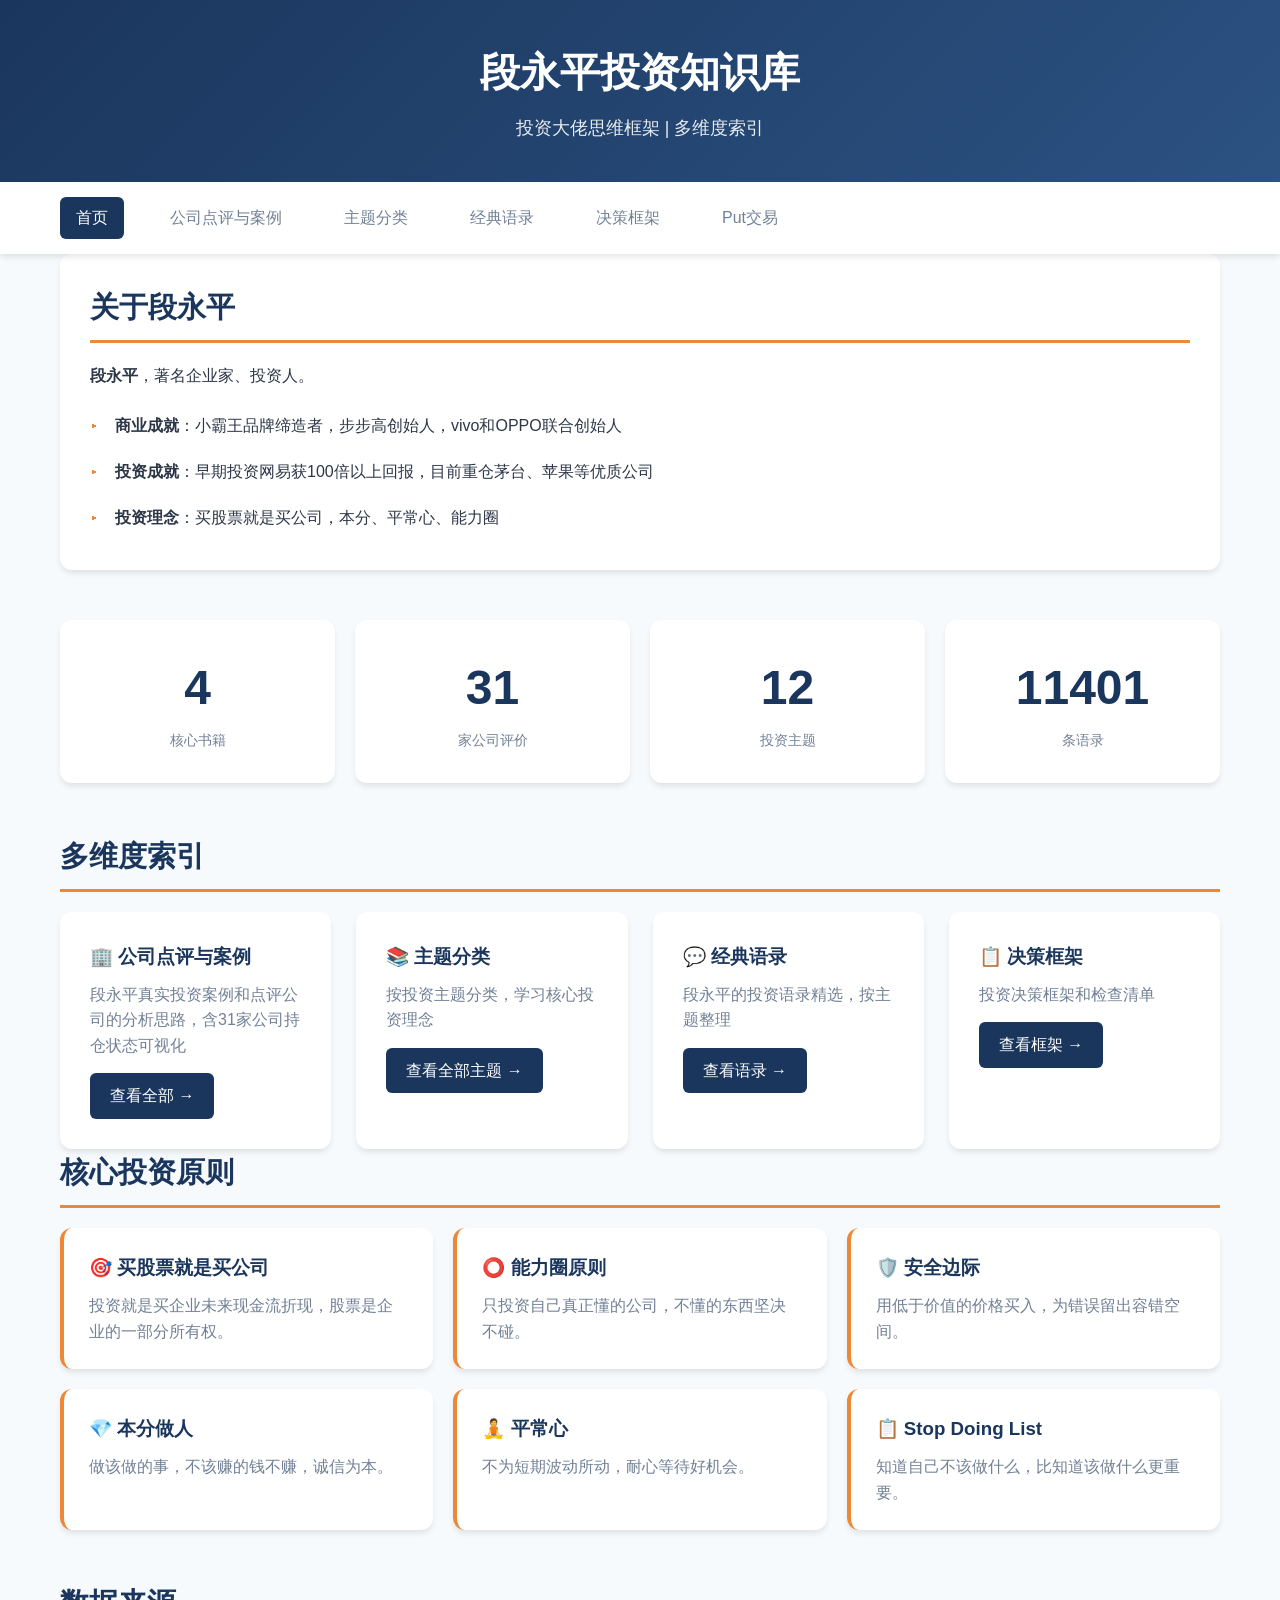
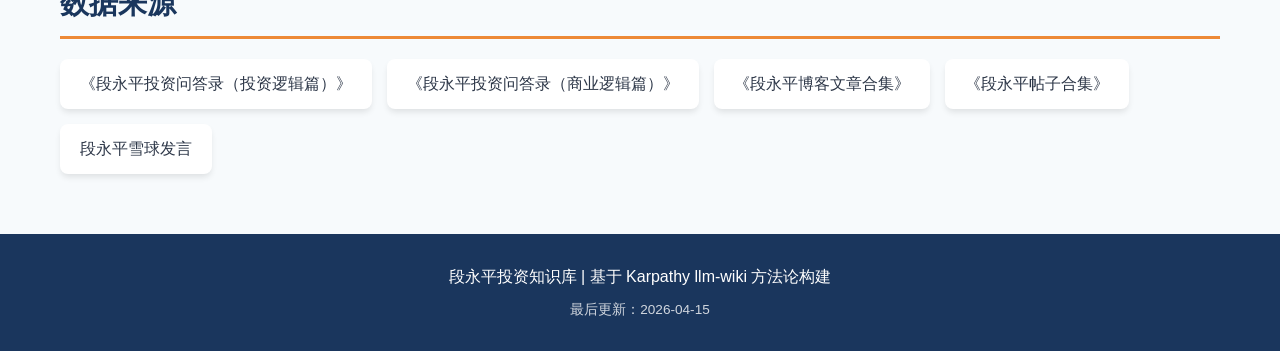
==== website/index.html @ 4f47a690 "Initial commit: website files Investment knowledge base website - 段永平投资思想  Co-Authored-By: Claude <n" ====
<!DOCTYPE html>
<html lang="zh-CN">
<head>
    <meta charset="UTF-8">
    <meta name="viewport" content="width=device-width, initial-scale=1.0">
    <title>段永平投资知识库</title>
    <link rel="stylesheet" href="css/style.css">
</head>
<body>
    <header>
        <div class="container">
            <h1>段永平投资知识库</h1>
            <p class="subtitle">投资大佬思维框架 | 多维度索引</p>
        </div>
    </header>

    <nav>
        <div class="container">
            <a href="index.html" class="active">首页</a>
            <a href="cases.html">公司点评与案例</a>
            <a href="topics.html">主题分类</a>
            <a href="quotes.html">经典语录</a>
            <a href="framework.html">决策框架</a>
            <a href="puts.html">Put交易</a>
        </div>
    </nav>

    <main class="container">
        <section class="hero">
            <h2>关于段永平</h2>
            <div class="profile">
                <p><strong>段永平</strong>，著名企业家、投资人。</p>
                <ul>
                    <li><strong>商业成就</strong>：小霸王品牌缔造者，步步高创始人，vivo和OPPO联合创始人</li>
                    <li><strong>投资成就</strong>：早期投资网易获100倍以上回报，目前重仓茅台、苹果等优质公司</li>
                    <li><strong>投资理念</strong>：买股票就是买公司，本分、平常心、能力圈</li>
                </ul>
            </div>
        </section>

        <section class="stats">
            <div class="stat-card">
                <span class="number">4</span>
                <span class="label">核心书籍</span>
            </div>
            <div class="stat-card">
                <span class="number">31</span>
                <span class="label">家公司评价</span>
            </div>
            <div class="stat-card">
                <span class="number">12</span>
                <span class="label">投资主题</span>
            </div>
            <div class="stat-card">
                <span class="number">11401</span>
                <span class="label">条语录</span>
            </div>
        </section>

        <section class="features">
            <h2>多维度索引</h2>
            <div class="feature-grid">
                <div class="feature-card">
                    <h3>🏢 公司点评与案例</h3>
                    <p>段永平真实投资案例和点评公司的分析思路，含31家公司持仓状态可视化</p>
                    <a href="cases.html" class="btn">查看全部 →</a>
                </div>
                <div class="feature-card">
                    <h3>📚 主题分类</h3>
                    <p>按投资主题分类，学习核心投资理念</p>
                    <a href="topics.html" class="btn">查看全部主题 →</a>
                </div>
                <div class="feature-card">
                    <h3>💬 经典语录</h3>
                    <p>段永平的投资语录精选，按主题整理</p>
                    <a href="quotes.html" class="btn">查看语录 →</a>
                </div>
                <div class="feature-card">
                    <h3>📋 决策框架</h3>
                    <p>投资决策框架和检查清单</p>
                    <a href="framework.html" class="btn">查看框架 →</a>
                </div>
            </div>

        <section class="core-principles">
            <h2>核心投资原则</h2>
            <div class="principle-list">
                <div class="principle-item">
                    <h3>🎯 买股票就是买公司</h3>
                    <p>投资就是买企业未来现金流折现，股票是企业的一部分所有权。</p>
                </div>
                <div class="principle-item">
                    <h3>⭕ 能力圈原则</h3>
                    <p>只投资自己真正懂的公司，不懂的东西坚决不碰。</p>
                </div>
                <div class="principle-item">
                    <h3>🛡️ 安全边际</h3>
                    <p>用低于价值的价格买入，为错误留出容错空间。</p>
                </div>
                <div class="principle-item">
                    <h3>💎 本分做人</h3>
                    <p>做该做的事，不该赚的钱不赚，诚信为本。</p>
                </div>
                <div class="principle-item">
                    <h3>🧘 平常心</h3>
                    <p>不为短期波动所动，耐心等待好机会。</p>
                </div>
                <div class="principle-item">
                    <h3>📋 Stop Doing List</h3>
                    <p>知道自己不该做什么，比知道该做什么更重要。</p>
                </div>
            </div>
        </section>

        <section class="data-sources">
            <h2>数据来源</h2>
            <ul>
                <li>《段永平投资问答录（投资逻辑篇）》</li>
                <li>《段永平投资问答录（商业逻辑篇）》</li>
                <li>《段永平博客文章合集》</li>
                <li>《段永平帖子合集》</li>
                <li>段永平雪球发言</li>
            </ul>
        </section>
    </main>

    <footer>
        <div class="container">
            <p>段永平投资知识库 | 基于 Karpathy llm-wiki 方法论构建</p>
            <p class="small">最后更新：2026-04-15</p>
        </div>
    </footer>

    <script src="js/main.js"></script>
</body>
</html>
---- website/css/style.css ----
/* 全局样式 */
:root {
    --primary: #1a365d;
    --secondary: #2c5282;
    --accent: #ed8936;
    --bg-light: #f7fafc;
    --bg-card: #ffffff;
    --text-primary: #2d3748;
    --text-secondary: #718096;
    --border: #e2e8f0;
    --shadow: 0 4px 6px -1px rgba(0, 0, 0, 0.1);
}

* {
    margin: 0;
    padding: 0;
    box-sizing: border-box;
}

body {
    font-family: -apple-system, BlinkMacSystemFont, "Segoe UI", Roboto, "Helvetica Neue", Arial, sans-serif;
    line-height: 1.6;
    color: var(--text-primary);
    background-color: var(--bg-light);
}

.container {
    max-width: 1200px;
    margin: 0 auto;
    padding: 0 20px;
}

/* Header */
header {
    background: linear-gradient(135deg, var(--primary) 0%, var(--secondary) 100%);
    color: white;
    padding: 40px 0;
    text-align: center;
}

header h1 {
    font-size: 2.5rem;
    margin-bottom: 10px;
}

header .subtitle {
    font-size: 1.1rem;
    opacity: 0.9;
}

/* Navigation */
nav {
    background: var(--bg-card);
    box-shadow: var(--shadow);
    position: sticky;
    top: 0;
    z-index: 100;
}

nav .container {
    display: flex;
    gap: 30px;
    padding: 15px 20px;
}

nav a {
    color: var(--text-secondary);
    text-decoration: none;
    font-weight: 500;
    padding: 8px 16px;
    border-radius: 6px;
    transition: all 0.2s;
}

nav a:hover {
    color: var(--primary);
    background: var(--bg-light);
}

nav a.active {
    color: white;
    background: var(--primary);
}

/* Main Content */
main {
    padding: 40px 0;
}

section {
    margin-bottom: 50px;
}

section h2 {
    font-size: 1.8rem;
    color: var(--primary);
    margin-bottom: 20px;
    padding-bottom: 10px;
    border-bottom: 3px solid var(--accent);
}

/* Hero Section */
.hero {
    background: var(--bg-card);
    padding: 30px;
    border-radius: 12px;
    box-shadow: var(--shadow);
}

.profile {
    margin-top: 20px;
}

.profile ul {
    list-style: none;
    margin-top: 15px;
}

.profile li {
    padding: 10px 0;
    padding-left: 25px;
    position: relative;
}

.profile li::before {
    content: "▸";
    position: absolute;
    left: 0;
    color: var(--accent);
}

/* Stats */
.stats {
    display: grid;
    grid-template-columns: repeat(auto-fit, minmax(200px, 1fr));
    gap: 20px;
}

.stat-card {
    background: var(--bg-card);
    padding: 30px;
    border-radius: 12px;
    box-shadow: var(--shadow);
    text-align: center;
}

.stat-card .number {
    display: block;
    font-size: 3rem;
    font-weight: bold;
    color: var(--primary);
}

.stat-card .label {
    color: var(--text-secondary);
    font-size: 0.9rem;
}

/* Feature Grid */
.feature-grid {
    display: grid;
    grid-template-columns: repeat(auto-fit, minmax(250px, 1fr));
    gap: 25px;
}

.feature-card {
    background: var(--bg-card);
    padding: 30px;
    border-radius: 12px;
    box-shadow: var(--shadow);
    transition: transform 0.2s;
}

.feature-card:hover {
    transform: translateY(-5px);
}

.feature-card h3 {
    color: var(--primary);
    margin-bottom: 10px;
}

.feature-card p {
    color: var(--text-secondary);
    margin-bottom: 15px;
}

.btn {
    display: inline-block;
    padding: 10px 20px;
    background: var(--primary);
    color: white;
    text-decoration: none;
    border-radius: 6px;
    font-weight: 500;
    transition: background 0.2s;
}

.btn:hover {
    background: var(--secondary);
}

/* Principles */
.principle-list {
    display: grid;
    grid-template-columns: repeat(auto-fit, minmax(300px, 1fr));
    gap: 20px;
}

.principle-item {
    background: var(--bg-card);
    padding: 25px;
    border-radius: 12px;
    box-shadow: var(--shadow);
    border-left: 4px solid var(--accent);
}

.principle-item h3 {
    color: var(--primary);
    margin-bottom: 10px;
}

.principle-item p {
    color: var(--text-secondary);
}

/* Company Cards */
.company-grid {
    display: grid;
    grid-template-columns: repeat(auto-fill, minmax(280px, 1fr));
    gap: 20px;
}

.company-card {
    background: var(--bg-card);
    padding: 25px;
    border-radius: 12px;
    box-shadow: var(--shadow);
    transition: all 0.2s;
    cursor: pointer;
}

.company-card:hover {
    transform: translateY(-3px);
    box-shadow: 0 8px 25px rgba(0, 0, 0, 0.1);
}

.company-card h3 {
    color: var(--primary);
    font-size: 1.3rem;
    margin-bottom: 10px;
}

.company-card .mentions {
    color: var(--text-secondary);
    font-size: 0.9rem;
    margin-bottom: 10px;
}

.company-card .tags {
    display: flex;
    gap: 8px;
    flex-wrap: wrap;
}

.tag {
    background: var(--bg-light);
    color: var(--text-secondary);
    padding: 4px 12px;
    border-radius: 20px;
    font-size: 0.8rem;
}

/* Topic Cards */
.topic-grid {
    display: grid;
    grid-template-columns: repeat(auto-fill, minmax(300px, 1fr));
    gap: 25px;
}

.topic-card {
    background: var(--bg-card);
    padding: 30px;
    border-radius: 12px;
    box-shadow: var(--shadow);
    border-top: 4px solid var(--accent);
}

.topic-card h3 {
    color: var(--primary);
    font-size: 1.4rem;
    margin-bottom: 15px;
}

.topic-card .description {
    color: var(--text-secondary);
    margin-bottom: 15px;
}

.topic-card .mentions {
    color: var(--accent);
    font-weight: bold;
}

/* Quote Cards */
.quote-grid {
    display: grid;
    grid-template-columns: repeat(auto-fill, minmax(350px, 1fr));
    gap: 20px;
}

.quote-card {
    background: var(--bg-card);
    padding: 25px;
    border-radius: 12px;
    box-shadow: var(--shadow);
    position: relative;
}

.quote-card::before {
    content: """;
    position: absolute;
    top: 10px;
    left: 15px;
    font-size: 4rem;
    color: var(--accent);
    opacity: 0.2;
    font-family: serif;
}

.quote-card .text {
    font-size: 1.05rem;
    line-height: 1.8;
    color: var(--text-primary);
    margin-bottom: 15px;
    padding-left: 30px;
}

.quote-card .source {
    font-size: 0.85rem;
    color: var(--text-secondary);
    text-align: right;
}

.quote-card .topics {
    display: flex;
    gap: 8px;
    flex-wrap: wrap;
    margin-top: 10px;
}

/* Search */
.search-box {
    margin-bottom: 30px;
}

.search-box input {
    width: 100%;
    max-width: 500px;
    padding: 15px 20px;
    font-size: 1rem;
    border: 2px solid var(--border);
    border-radius: 8px;
    outline: none;
    transition: border-color 0.2s;
}

.search-box input:focus {
    border-color: var(--primary);
}

/* Filter */
.filter-bar {
    display: flex;
    gap: 15px;
    margin-bottom: 25px;
    flex-wrap: wrap;
}

.filter-btn {
    padding: 8px 16px;
    background: var(--bg-card);
    border: 1px solid var(--border);
    border-radius: 20px;
    cursor: pointer;
    transition: all 0.2s;
}

.filter-btn:hover,
.filter-btn.active {
    background: var(--primary);
    color: white;
    border-color: var(--primary);
}

/* Footer */
footer {
    background: var(--primary);
    color: white;
    padding: 30px 0;
    text-align: center;
    margin-top: 60px;
}

footer .small {
    font-size: 0.85rem;
    opacity: 0.8;
    margin-top: 10px;
}

/* Responsive */
@media (max-width: 768px) {
    header h1 {
        font-size: 1.8rem;
    }

    nav .container {
        flex-wrap: wrap;
        gap: 10px;
    }

    nav a {
        font-size: 0.9rem;
        padding: 6px 12px;
    }

    .feature-grid,
    .principle-list,
    .topic-grid {
        grid-template-columns: 1fr;
    }

    .quote-grid {
        grid-template-columns: 1fr;
    }
}

/* Data Sources */
.data-sources ul {
    list-style: none;
    display: flex;
    flex-wrap: wrap;
    gap: 15px;
}

.data-sources li {
    background: var(--bg-card);
    padding: 12px 20px;
    border-radius: 8px;
    box-shadow: var(--shadow);
}

/* Loading */
.loading {
    text-align: center;
    padding: 50px;
    color: var(--text-secondary);
}

/* No results */
.no-results {
    text-align: center;
    padding: 50px;
    color: var(--text-secondary);
}

/* Case Study */
.case-header {
    background: linear-gradient(135deg, var(--primary) 0%, var(--secondary) 100%);
    color: white;
    padding: 40px;
    border-radius: 12px;
    margin-bottom: 30px;
}

.case-header h2 {
    color: white;
    border: none;
    margin-bottom: 10px;
}

.case-meta {
    display: flex;
    gap: 30px;
    margin-top: 20px;
    flex-wrap: wrap;
}

.case-meta span {
    background: rgba(255,255,255,0.2);
    padding: 8px 16px;
    border-radius: 6px;
}

.case-content {
    background: var(--bg-card);
    padding: 30px;
    border-radius: 12px;
    box-shadow: var(--shadow);
}

.case-content h3 {
    color: var(--primary);
    margin: 25px 0 15px 0;
}

.case-content ul {
    margin-left: 25px;
    margin-top: 10px;
}

.back-link {
    display: inline-block;
    margin-bottom: 20px;
    color: var(--primary);
    text-decoration: none;
}

.back-link:hover {
    text-decoration: underline;
}
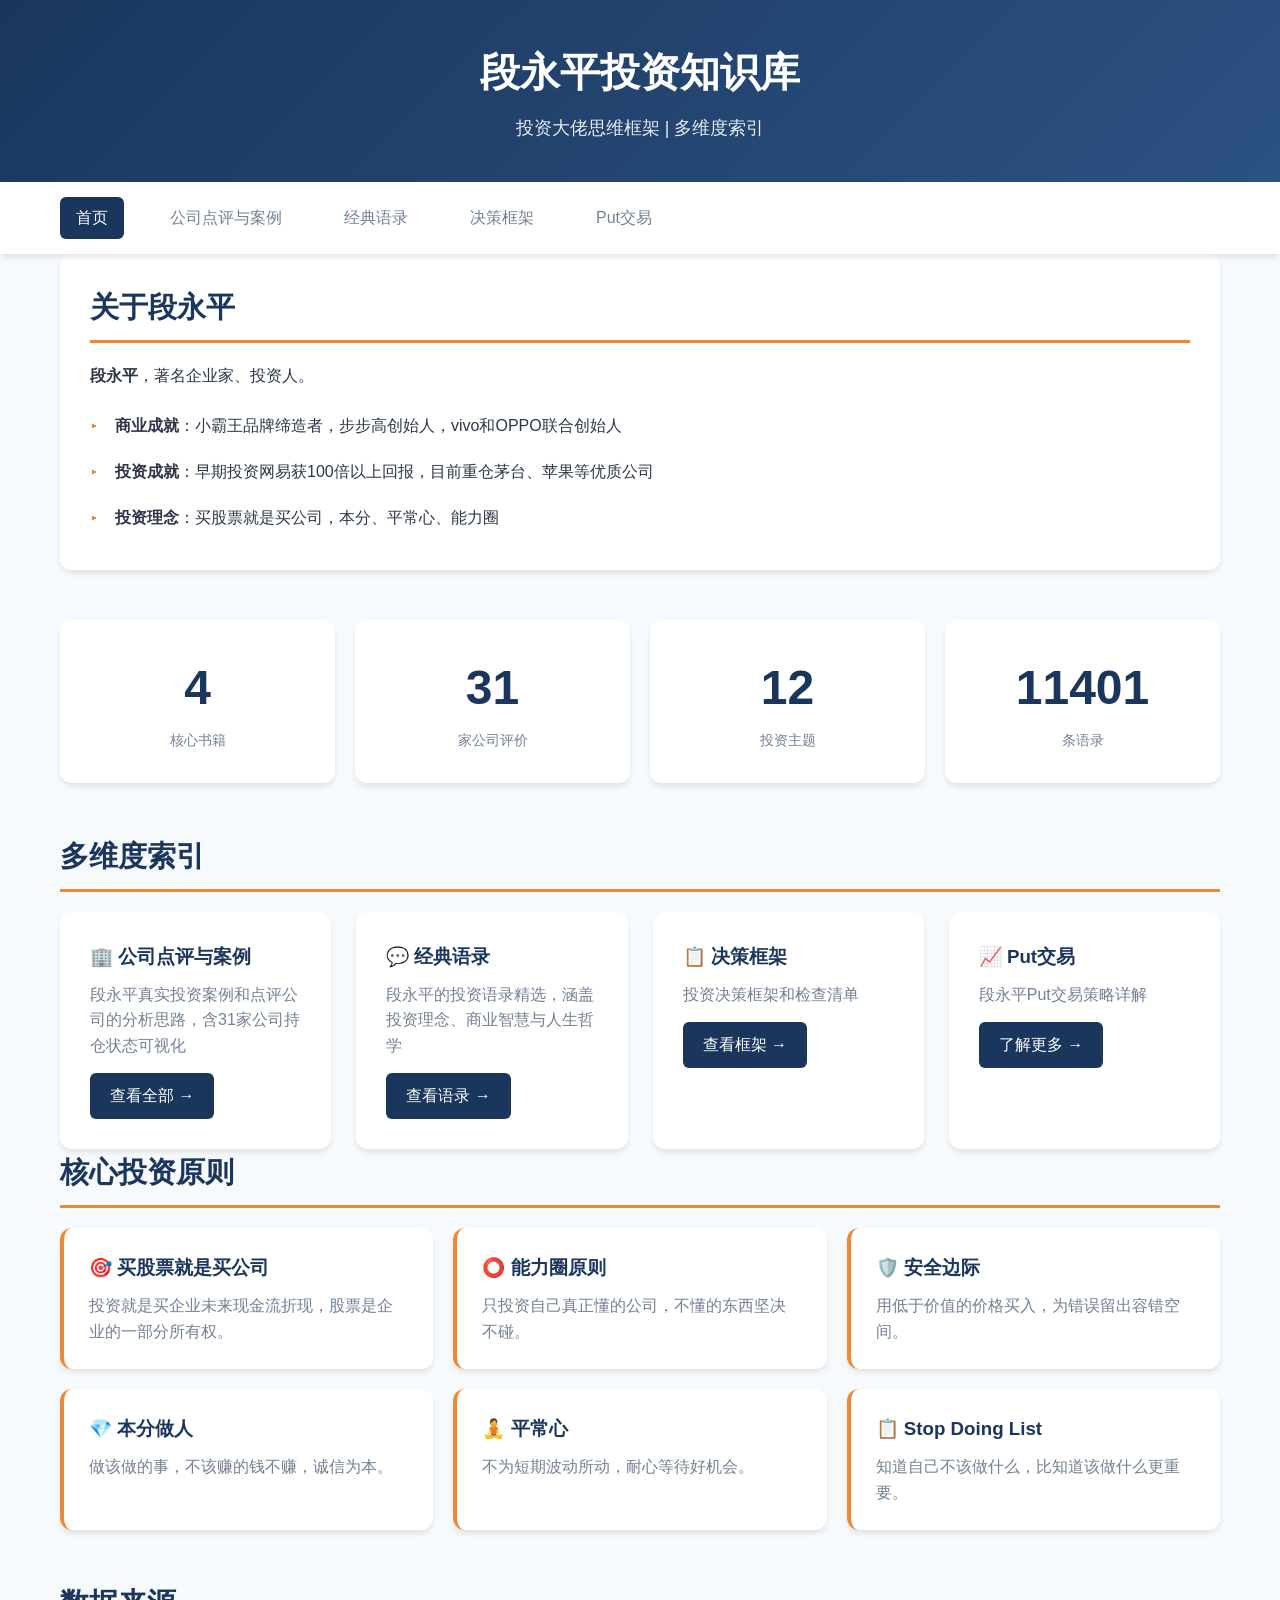
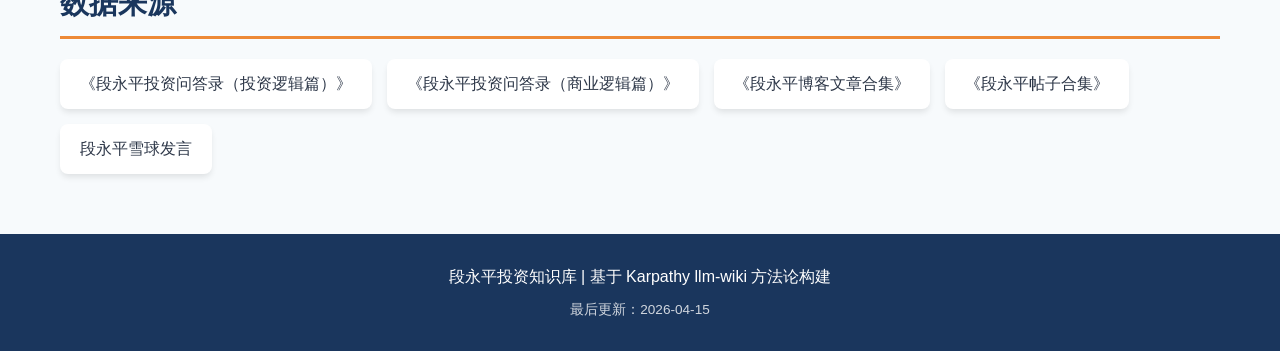
==== commit 006bd2a7: "添加 website 目录用于 GitHub Pages 部署 Co-Authored-By: Claude <noreply@anthropic.com>" ====
--- a/website/index.html
+++ b/website/index.html
@@ -18,7 +18,6 @@
         <div class="container">
             <a href="index.html" class="active">首页</a>
             <a href="cases.html">公司点评与案例</a>
-            <a href="topics.html">主题分类</a>
             <a href="quotes.html">经典语录</a>
             <a href="framework.html">决策框架</a>
             <a href="puts.html">Put交易</a>
@@ -66,19 +65,19 @@
                     <a href="cases.html" class="btn">查看全部 →</a>
                 </div>
                 <div class="feature-card">
-                    <h3>📚 主题分类</h3>
-                    <p>按投资主题分类，学习核心投资理念</p>
-                    <a href="topics.html" class="btn">查看全部主题 →</a>
-                </div>
-                <div class="feature-card">
                     <h3>💬 经典语录</h3>
-                    <p>段永平的投资语录精选，按主题整理</p>
+                    <p>段永平的投资语录精选，涵盖投资理念、商业智慧与人生哲学</p>
                     <a href="quotes.html" class="btn">查看语录 →</a>
                 </div>
                 <div class="feature-card">
                     <h3>📋 决策框架</h3>
                     <p>投资决策框架和检查清单</p>
                     <a href="framework.html" class="btn">查看框架 →</a>
+                </div>
+                <div class="feature-card">
+                    <h3>📈 Put交易</h3>
+                    <p>段永平Put交易策略详解</p>
+                    <a href="puts.html" class="btn">了解更多 →</a>
                 </div>
             </div>
 
--- a/website/css/style.css
+++ b/website/css/style.css
@@ -519,3 +519,136 @@
 .back-link:hover {
     text-decoration: underline;
 }
+
+/* Q&A 格式样式 */
+.qa-pair {
+    background: var(--bg-light);
+    border-radius: 8px;
+    padding: 15px 20px;
+    margin: 15px 0;
+    border-left: 4px solid var(--accent);
+}
+
+.qa-question-text {
+    display: block;
+    color: var(--primary);
+    font-weight: 500;
+    margin-bottom: 10px;
+    padding-bottom: 10px;
+    border-bottom: 1px dashed var(--border);
+}
+
+.qa-answer-text {
+    display: block;
+    color: var(--text-primary);
+    line-height: 1.7;
+}
+
+.qa-text {
+    background: var(--bg-light);
+    border-radius: 8px;
+    padding: 15px 20px;
+    margin: 15px 0;
+    line-height: 1.7;
+}
+
+/* 语录卡片样式 */
+.quote-type-badge {
+    display: inline-block;
+    padding: 3px 8px;
+    border-radius: 4px;
+    font-size: 0.75rem;
+    margin-right: 8px;
+}
+
+.quote-type-badge.qa {
+    background: #e6fffa;
+    color: #234e52;
+}
+
+.quote-type-badge.article {
+    background: #faf5ff;
+    color: #553c9a;
+}
+
+/* 法律声明样式 */
+.legal-notice {
+    background: #fff5f5;
+    border: 1px solid #feb2b2;
+    border-radius: 8px;
+    padding: 15px 20px;
+    margin-top: 20px;
+}
+
+.legal-notice h4 {
+    color: #c53030;
+    margin-bottom: 10px;
+    font-size: 0.9rem;
+}
+
+.legal-notice .notice-content {
+    font-size: 0.8rem;
+    color: #742a2a;
+    line-height: 1.6;
+}
+
+/* Position Legend */
+.position-legend {
+    display: flex;
+    flex-wrap: wrap;
+    gap: 20px;
+    margin-bottom: 25px;
+    padding: 15px;
+    background: var(--bg-card);
+    border-radius: 8px;
+    box-shadow: var(--shadow);
+}
+
+.legend-item {
+    display: flex;
+    align-items: center;
+    gap: 8px;
+    font-size: 0.85rem;
+    color: var(--text-secondary);
+}
+
+.legend-dot {
+    width: 12px;
+    height: 12px;
+    border-radius: 50%;
+}
+
+/* Filter Tabs */
+.filter-section {
+    margin-bottom: 25px;
+}
+
+.filter-tabs {
+    display: flex;
+    flex-wrap: wrap;
+    gap: 10px;
+    margin-bottom: 15px;
+}
+
+.tab-btn {
+    padding: 8px 16px;
+    background: var(--bg-card);
+    border: 1px solid var(--border);
+    border-radius: 20px;
+    cursor: pointer;
+    transition: all 0.2s;
+    font-size: 0.9rem;
+}
+
+.tab-btn:hover,
+.tab-btn.active {
+    background: var(--primary);
+    color: white;
+    border-color: var(--primary);
+}
+
+.tab-btn span {
+    margin-left: 5px;
+    font-size: 0.8rem;
+    opacity: 0.8;
+}
